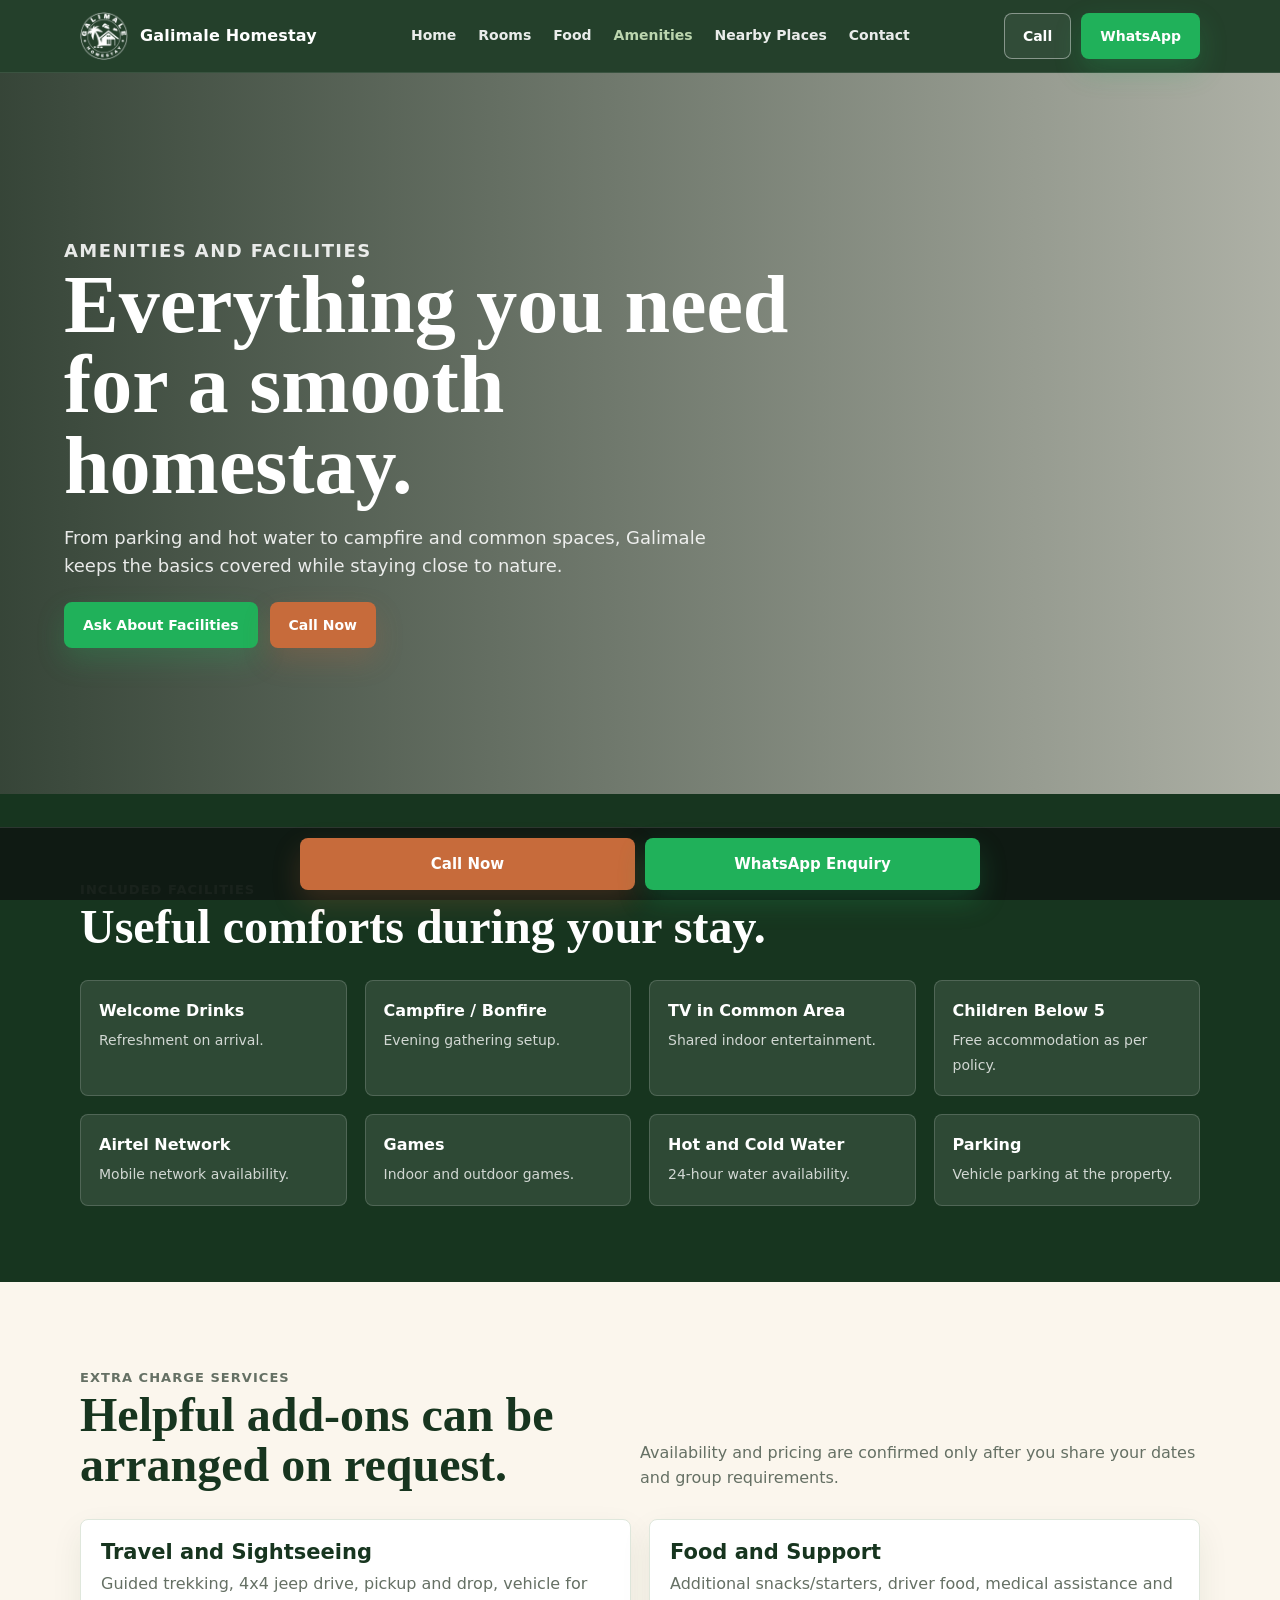
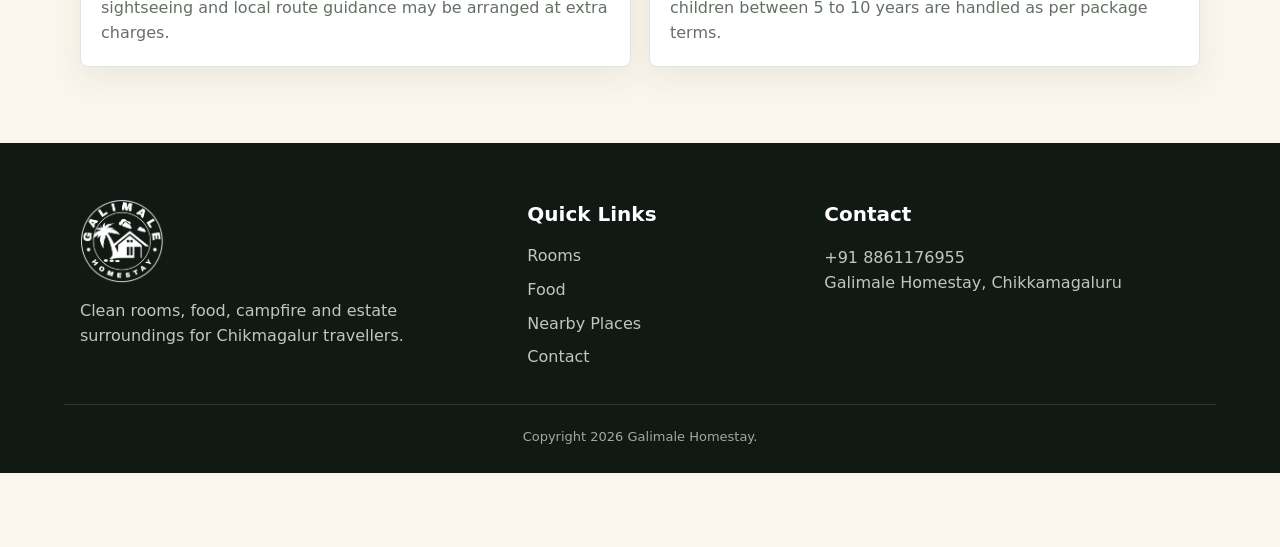
==== amenities.html @ 183c4070 "first commit" ====
<!doctype html>
<html lang="en">
<head><meta charset="utf-8"><meta name="viewport" content="width=device-width, initial-scale=1"><title>Amenities at Galimale Homestay Chikmagalur | Campfire, Parking and Hot Water</title><meta name="description" content="See included amenities at Galimale Homestay Chikmagalur: campfire, welcome drinks, hot water, parking, games, common TV and extra charge services."><link rel="stylesheet" href="css/styles.css?v=3"></head>
<body>
  <header class="topbar"><div class="container nav"><a class="brand" href="index.html"><img src="imgi_1_galimale-homestay-white-e1640950955658-104x104.png" alt="Galimale Homestay logo"><span>Galimale Homestay</span></a><button class="nav-toggle" type="button" aria-label="Open navigation menu" aria-expanded="false"><span class="sr-only">Menu</span></button><nav class="navlinks"><a href="index.html">Home</a><a href="rooms.html">Rooms</a><a href="food.html">Food</a><a class="active" href="amenities.html">Amenities</a><a href="places.html">Nearby Places</a><a href="contact.html">Contact</a></nav><div class="nav-actions"><a class="btn btn-outline desktop-only" href="tel:+918861176955">Call</a><a class="btn btn-primary" data-default-whatsapp href="#">WhatsApp</a></div></div></header>
  <main>
    <section class="page-hero" style="--page-image: url('imgi_4_WhatsApp-Image-2021-12-09-at-11.00.30-AM-1024x682.jpg')"><div class="container"><p class="eyebrow">Amenities and facilities</p><h1>Everything you need for a smooth homestay.</h1><p>From parking and hot water to campfire and common spaces, Galimale keeps the basics covered while staying close to nature.</p><div class="hero-ctas" style="margin-top:22px"><a class="btn btn-primary" data-default-whatsapp href="#">Ask About Facilities</a><a class="btn btn-call" href="tel:+918861176955">Call Now</a></div></div></section>
    <section class="band"><div class="container"><div class="section-head"><div><p class="eyebrow">Included facilities</p><h2>Useful comforts during your stay.</h2></div></div><div class="amenity-grid"><div class="amenity"><b>Welcome Drinks</b><span>Refreshment on arrival.</span></div><div class="amenity"><b>Campfire / Bonfire</b><span>Evening gathering setup.</span></div><div class="amenity"><b>TV in Common Area</b><span>Shared indoor entertainment.</span></div><div class="amenity"><b>Children Below 5</b><span>Free accommodation as per policy.</span></div><div class="amenity"><b>Airtel Network</b><span>Mobile network availability.</span></div><div class="amenity"><b>Games</b><span>Indoor and outdoor games.</span></div><div class="amenity"><b>Hot and Cold Water</b><span>24-hour water availability.</span></div><div class="amenity"><b>Parking</b><span>Vehicle parking at the property.</span></div></div></div></section>
    <section><div class="container"><div class="section-head"><div><p class="eyebrow">Extra charge services</p><h2>Helpful add-ons can be arranged on request.</h2></div><p>Availability and pricing are confirmed only after you share your dates and group requirements.</p></div><div class="included-extra"><div class="package-card"><h3>Travel and Sightseeing</h3><p>Guided trekking, 4x4 jeep drive, pickup and drop, vehicle for sightseeing and local route guidance may be arranged at extra charges.</p></div><div class="package-card"><h3>Food and Support</h3><p>Additional snacks/starters, driver food, medical assistance and children between 5 to 10 years are handled as per package terms.</p></div></div></div></section>
  </main>
  <footer class="footer"><div class="container footer-grid"><div><img src="imgi_6_galimale-homestay-white-e1640950955658.png" alt="Galimale Homestay logo"><p>Clean rooms, food, campfire and estate surroundings for Chikmagalur travellers.</p></div><div><h3>Quick Links</h3><ul><li><a href="rooms.html">Rooms</a></li><li><a href="food.html">Food</a></li><li><a href="places.html">Nearby Places</a></li><li><a href="contact.html">Contact</a></li></ul></div><div><h3>Contact</h3><p><a href="tel:+918861176955">+91 8861176955</a><br>Galimale Homestay, Chikkamagaluru</p></div></div><div class="container copyright">Copyright 2026 Galimale Homestay.</div></footer>
  <div class="sticky-contact"><div class="sticky-inner"><a class="btn btn-call" href="tel:+918861176955">Call Now</a><a class="btn btn-primary" data-default-whatsapp href="#">WhatsApp Enquiry</a></div></div><script src="js/main.js?v=3"></script>
</body></html>
---- css/styles.css ----
:root {
  --forest: #17351f;
  --leaf: #2f7a43;
  --moss: #6d8f4e;
  --earth: #8a5938;
  --clay: #c76b3b;
  --cream: #fbf6ed;
  --mist: #eef4ed;
  --ink: #1e261f;
  --muted: #657064;
  --line: #dfe7dc;
  --white: #fff;
  --shadow: 0 18px 45px rgba(23, 53, 31, .14);
}

* {
  box-sizing: border-box;
}

html {
  scroll-behavior: smooth;
}

body {
  margin: 0;
  font-family: Inter, ui-sans-serif, system-ui, -apple-system, BlinkMacSystemFont, "Segoe UI", sans-serif;
  color: var(--ink);
  background: var(--cream);
  line-height: 1.55;
  padding-bottom: 74px;
  overflow-x: hidden;
}

img {
  max-width: 100%;
  display: block;
}

a {
  color: inherit;
  text-decoration: none;
}

.container {
  width: 100%;
  max-width: 1152px;
  margin: 0 auto;
  padding: 0 16px;
}

.topbar {
  position: sticky;
  top: 0;
  z-index: 30;
  background: rgba(23, 53, 31, .94);
  color: var(--white);
  backdrop-filter: blur(12px);
  border-bottom: 1px solid rgba(255, 255, 255, .1);
}

.nav {
  position: relative;
  min-height: 72px;
  display: flex;
  align-items: center;
  justify-content: space-between;
  gap: 18px;
}

.brand {
  display: inline-flex;
  align-items: center;
  gap: 12px;
  font-weight: 800;
  letter-spacing: .01em;
}

.brand img {
  width: 48px;
  height: 48px;
}

.navlinks {
  display: flex;
  align-items: center;
  gap: 22px;
  font-size: 14px;
  font-weight: 700;
}

.navlinks a {
  opacity: .9;
}

.navlinks a:hover,
.navlinks a.active {
  color: #cce6bc;
}

.nav-actions {
  display: flex;
  gap: 10px;
}

.nav-toggle {
  display: none;
  width: 44px;
  height: 44px;
  flex: 0 0 44px;
  align-items: center;
  justify-content: center;
  flex-direction: column;
  gap: 5px;
  padding: 0;
  border: 1px solid rgba(255, 255, 255, .36);
  border-radius: 8px;
  background: rgba(255, 255, 255, .08);
  color: var(--white);
  cursor: pointer;
}

.nav-toggle::before,
.nav-toggle::after {
  content: "";
  display: block;
  width: 20px;
  height: 2px;
  border-radius: 999px;
  background: currentColor;
  transition: transform .18s ease, opacity .18s ease;
}

.nav-toggle::before {
  box-shadow: 0 7px 0 currentColor;
}

.nav-open .nav-toggle::before {
  box-shadow: none;
  transform: translateY(3.5px) rotate(45deg);
}

.nav-open .nav-toggle::after {
  transform: translateY(-3.5px) rotate(-45deg);
}

.sr-only {
  position: absolute;
  width: 1px;
  height: 1px;
  padding: 0;
  margin: -1px;
  overflow: hidden;
  clip: rect(0, 0, 0, 0);
  white-space: nowrap;
  border: 0;
}

.btn {
  display: inline-flex;
  align-items: center;
  justify-content: center;
  min-height: 46px;
  padding: 12px 18px;
  border-radius: 8px;
  border: 1px solid transparent;
  font-weight: 800;
  font-size: 14px;
  line-height: 1;
  cursor: pointer;
  transition: transform .18s ease, box-shadow .18s ease, background .18s ease;
}

.btn:hover {
  transform: translateY(-1px);
}

.btn-primary {
  background: #20b15a;
  color: var(--white);
  box-shadow: 0 12px 28px rgba(32, 177, 90, .24);
}

.btn-call {
  background: var(--clay);
  color: var(--white);
  box-shadow: 0 12px 28px rgba(199, 107, 59, .22);
}

.btn-outline {
  border-color: rgba(255, 255, 255, .42);
  color: var(--white);
  background: rgba(255, 255, 255, .06);
}

.btn-soft {
  border-color: var(--line);
  background: var(--white);
  color: var(--forest);
}

.hero {
  position: relative;
  min-height: 680px;
  display: grid;
  align-items: center;
  color: var(--white);
  overflow: hidden;
}

.hero::before {
  content: "";
  position: absolute;
  inset: 0;
  background: linear-gradient(90deg, rgba(11, 30, 16, .9), rgba(20, 53, 30, .58) 48%, rgba(20, 53, 30, .18)), url("../imgi_27_WhatsApp-Image-2021-12-09-at-1.47.49-PM-2.jpg") center/cover;
  transform: scale(1.02);
}

.hero-inner {
  position: relative;
  display: grid;
  grid-template-columns: minmax(0, 1.1fr) 390px;
  align-items: center;
  gap: 44px;
  padding: 54px 0 78px;
}

.eyebrow {
  display: inline-flex;
  align-items: center;
  gap: 8px;
  margin: 0 0 14px;
  color: #d7efc8;
  font-weight: 800;
  font-size: 13px;
  text-transform: uppercase;
  letter-spacing: .08em;
}

.hero h1,
.page-hero h1 {
  margin: 0;
  max-width: 780px;
  font-family: Georgia, "Times New Roman", serif;
  font-size: clamp(42px, 7vw, 82px);
  line-height: .98;
  letter-spacing: 0;
}

.hero-copy {
  max-width: 640px;
  margin: 22px 0 28px;
  color: rgba(255, 255, 255, .9);
  font-size: clamp(17px, 2vw, 20px);
}

.hero-ctas {
  display: flex;
  flex-wrap: wrap;
  gap: 12px;
}

.trust-row {
  display: grid;
  grid-template-columns: repeat(3, minmax(0, 1fr));
  gap: 12px;
  max-width: 720px;
  margin-top: 34px;
}

.trust-pill {
  background: rgba(255, 255, 255, .12);
  border: 1px solid rgba(255, 255, 255, .2);
  border-radius: 8px;
  padding: 14px;
}

.trust-pill strong {
  display: block;
  font-size: 21px;
}

.trust-pill span {
  color: rgba(255, 255, 255, .78);
  font-size: 13px;
}

.lead-form {
  background: rgba(255, 255, 255, .96);
  color: var(--ink);
  border-radius: 8px;
  padding: 24px;
  box-shadow: var(--shadow);
}

.lead-form h2 {
  margin: 0 0 6px;
  font-size: 24px;
  line-height: 1.15;
}

.lead-form p {
  margin: 0 0 18px;
  color: var(--muted);
  font-size: 14px;
}

.field {
  display: grid;
  gap: 7px;
  margin-bottom: 12px;
}

label {
  font-size: 13px;
  font-weight: 800;
  color: var(--forest);
}

input,
select,
textarea {
  width: 100%;
  min-height: 46px;
  border: 1px solid var(--line);
  border-radius: 8px;
  padding: 11px 12px;
  font: inherit;
  color: var(--ink);
  background: #fff;
}

textarea {
  min-height: 92px;
  resize: vertical;
}

.form-note {
  margin-top: 12px;
  color: var(--muted);
  font-size: 12px;
}

section {
  padding: 76px 0;
}

.section-head {
  display: flex;
  align-items: end;
  justify-content: space-between;
  gap: 26px;
  margin-bottom: 28px;
}

.section-head h2,
.page-section h2 {
  margin: 0;
  max-width: 720px;
  font-family: Georgia, "Times New Roman", serif;
  color: var(--forest);
  font-size: clamp(31px, 4vw, 48px);
  line-height: 1.05;
}

.section-head p,
.page-section > p {
  max-width: 560px;
  margin: 10px 0 0;
  color: var(--muted);
}

.quick-grid {
  display: grid;
  grid-template-columns: repeat(4, minmax(0, 1fr));
  gap: 14px;
}

.info-card,
.room-card,
.place-card,
.faq-item,
.review,
.package-card {
  background: var(--white);
  border: 1px solid var(--line);
  border-radius: 8px;
  box-shadow: 0 12px 32px rgba(23, 53, 31, .07);
}

.info-card {
  padding: 22px;
}

.info-card b {
  display: block;
  color: var(--forest);
  font-size: 18px;
  margin-bottom: 5px;
}

.info-card span,
.room-card p,
.place-card p,
.faq-item p,
.review p,
.package-card p {
  color: var(--muted);
}

.split {
  display: grid;
  grid-template-columns: minmax(0, .92fr) minmax(0, 1.08fr);
  gap: 36px;
  align-items: center;
}

.split-media {
  display: grid;
  grid-template-columns: 1fr 1fr;
  gap: 12px;
}

.split-media img,
.gallery img,
.room-card img,
.place-card img {
  width: 100%;
  height: 100%;
  object-fit: cover;
  border-radius: 8px;
}

.split-media img:first-child {
  grid-column: span 2;
  aspect-ratio: 16 / 9;
}

.split-media img:not(:first-child) {
  aspect-ratio: 1 / .8;
}

.copy h2 {
  margin: 0 0 16px;
  font-family: Georgia, "Times New Roman", serif;
  color: var(--forest);
  font-size: clamp(32px, 4vw, 50px);
  line-height: 1.06;
}

.copy p {
  color: var(--muted);
}

.check-list {
  display: grid;
  gap: 10px;
  padding: 0;
  margin: 22px 0;
  list-style: none;
}

.check-list li {
  position: relative;
  padding-left: 28px;
  font-weight: 700;
}

.check-list li::before {
  content: "";
  position: absolute;
  left: 0;
  top: 7px;
  width: 15px;
  height: 15px;
  border-radius: 50%;
  background: var(--leaf);
  box-shadow: inset 0 0 0 4px #d9eed5;
}

.band {
  background: var(--forest);
  color: var(--white);
}

.band .section-head h2,
.band .section-head p {
  color: var(--white);
}

.rooms-grid,
.places-grid,
.packages-grid,
.review-grid,
.amenity-grid {
  display: grid;
  grid-template-columns: repeat(3, minmax(0, 1fr));
  gap: 18px;
}

.room-card,
.place-card {
  overflow: hidden;
}

.room-card img,
.place-card img {
  height: 230px;
  border-radius: 8px 8px 0 0;
}

.room-card div,
.place-card div,
.package-card,
.faq-item,
.review {
  padding: 20px;
}

.room-card h3,
.place-card h3,
.package-card h3,
.faq-item h3 {
  margin: 0 0 8px;
  color: var(--forest);
  font-size: 21px;
  line-height: 1.15;
}

.room-card p,
.place-card p,
.package-card p,
.faq-item p,
.review p {
  margin: 0;
}

.mini-meta {
  display: flex;
  flex-wrap: wrap;
  gap: 8px;
  margin: 14px 0 0;
}

.mini-meta span {
  padding: 6px 10px;
  border-radius: 999px;
  background: var(--mist);
  color: var(--forest);
  font-size: 12px;
  font-weight: 800;
}

.gallery {
  display: grid;
  grid-template-columns: 1.2fr .8fr .8fr;
  grid-auto-rows: 220px;
  gap: 12px;
}

.gallery img:first-child {
  grid-row: span 2;
}

.cta-band {
  padding: 48px 0;
  background: linear-gradient(90deg, var(--earth), var(--clay));
  color: var(--white);
}

.cta-band .container {
  display: flex;
  align-items: center;
  justify-content: space-between;
  gap: 22px;
}

.cta-band h2 {
  margin: 0;
  font-family: Georgia, "Times New Roman", serif;
  font-size: clamp(29px, 4vw, 46px);
  line-height: 1.06;
}

.cta-band p {
  margin: 8px 0 0;
  color: rgba(255, 255, 255, .88);
}

.food-panel {
  background: var(--white);
}

.food-strip {
  display: grid;
  grid-template-columns: repeat(4, minmax(0, 1fr));
  gap: 12px;
  margin-top: 24px;
}

.food-strip img {
  width: 100%;
  aspect-ratio: 1.2 / 1;
  object-fit: cover;
  border-radius: 8px;
}

.home-detail-grid {
  display: grid;
  grid-template-columns: repeat(4, minmax(0, 1fr));
  gap: 14px;
  margin-top: 20px;
}

.home-detail-card {
  padding: 18px;
  border: 1px solid var(--line);
  border-radius: 8px;
  background: var(--cream);
}

.home-detail-card h3 {
  margin: 0 0 8px;
  color: var(--forest);
  font-size: 18px;
  line-height: 1.15;
}

.home-detail-card p {
  margin: 0;
  color: var(--muted);
  font-size: 14px;
}

.home-distance-head {
  margin-top: 48px;
}

.home-distance-grid {
  margin-top: 0;
}

.section-link {
  display: flex;
  justify-content: center;
  margin-top: 22px;
}

.amenity-grid {
  grid-template-columns: repeat(4, minmax(0, 1fr));
}

.amenity {
  padding: 18px;
  border-radius: 8px;
  background: rgba(255, 255, 255, .1);
  border: 1px solid rgba(255, 255, 255, .16);
}

.amenity b {
  display: block;
  margin-bottom: 4px;
}

.amenity span {
  color: rgba(255, 255, 255, .78);
  font-size: 14px;
}

.included-extra {
  display: grid;
  grid-template-columns: repeat(2, minmax(0, 1fr));
  gap: 18px;
}

.menu-grid {
  display: grid;
  grid-template-columns: repeat(2, minmax(0, 1fr));
  gap: 18px;
}

.menu-card {
  background: var(--cream);
  border: 1px solid var(--line);
  border-radius: 8px;
  padding: 22px;
  box-shadow: 0 12px 32px rgba(23, 53, 31, .07);
}

.menu-card-dark {
  background: #17281b;
  color: var(--white);
  border-color: rgba(255, 255, 255, .12);
}

.menu-card-head {
  display: flex;
  align-items: center;
  justify-content: space-between;
  gap: 12px;
  padding-bottom: 14px;
  margin-bottom: 16px;
  border-bottom: 1px solid var(--line);
}

.menu-card-dark .menu-card-head {
  border-bottom-color: rgba(255, 255, 255, .16);
}

.menu-card-head span {
  color: var(--leaf);
  font-weight: 900;
  font-size: 13px;
  text-transform: uppercase;
  letter-spacing: .08em;
}

.menu-card-dark .menu-card-head span {
  color: #bde5a8;
}

.menu-card-head b {
  color: var(--forest);
  font-size: 22px;
}

.menu-card-dark .menu-card-head b {
  color: var(--white);
}

.meal-block {
  margin-top: 18px;
}

.meal-block h3 {
  margin: 0 0 8px;
  color: var(--forest);
  font-size: 18px;
}

.menu-card-dark .meal-block h3 {
  color: var(--white);
}

.meal-block ul {
  display: grid;
  gap: 6px;
  padding-left: 20px;
  margin: 0;
  color: var(--muted);
}

.menu-card-dark .meal-block ul {
  color: rgba(255, 255, 255, .78);
}

.menu-note {
  margin-top: 20px;
  padding: 18px 20px;
  border-radius: 8px;
  background: var(--mist);
  color: var(--forest);
  font-weight: 700;
}

.distance-grid {
  display: grid;
  grid-template-columns: repeat(4, minmax(0, 1fr));
  gap: 14px;
}

.distance-card {
  display: flex;
  min-height: 92px;
  flex-direction: column;
  justify-content: space-between;
  gap: 10px;
  padding: 18px;
  border: 1px solid var(--line);
  border-radius: 8px;
  background: var(--white);
  box-shadow: 0 12px 32px rgba(23, 53, 31, .07);
}

.distance-card b {
  color: var(--forest);
  line-height: 1.2;
}

.distance-card span {
  width: fit-content;
  max-width: 100%;
  padding: 6px 10px;
  border-radius: 999px;
  background: var(--mist);
  color: var(--forest);
  font-size: 13px;
  font-weight: 900;
}

.package-card strong {
  color: var(--forest);
}

.map-wrap iframe {
  width: 100%;
  height: 360px;
  border: 0;
  display: block;
  filter: saturate(.9);
}

.footer {
  background: #101913;
  color: var(--white);
  padding: 56px 0 26px;
}

.footer-grid {
  display: grid;
  grid-template-columns: 1.1fr .7fr 1fr;
  gap: 34px;
}

.footer img {
  width: 84px;
  margin-bottom: 16px;
}

.footer p,
.footer a,
.footer li {
  color: rgba(255, 255, 255, .75);
}

.footer ul {
  list-style: none;
  padding: 0;
  margin: 0;
  display: grid;
  gap: 9px;
}

.footer h3 {
  margin: 0 0 14px;
  font-size: 20px;
}

.copyright {
  margin-top: 34px;
  padding-top: 22px;
  border-top: 1px solid rgba(255, 255, 255, .12);
  color: rgba(255, 255, 255, .62);
  font-size: 13px;
  text-align: center;
}

.sticky-contact {
  position: fixed;
  z-index: 40;
  left: 0;
  right: 0;
  bottom: 0;
  background: rgba(16, 25, 19, .96);
  border-top: 1px solid rgba(255, 255, 255, .12);
  padding: 10px 12px;
}

.sticky-contact .sticky-inner {
  width: min(680px, 100%);
  margin: 0 auto;
  display: grid;
  grid-template-columns: 1fr 1fr;
  gap: 10px;
}

.sticky-contact .btn {
  min-height: 52px;
  font-size: 15px;
}

.page-hero {
  position: relative;
  min-height: 380px;
  display: grid;
  align-items: center;
  color: var(--white);
  overflow: hidden;
}

.page-hero::before {
  content: "";
  position: absolute;
  inset: 0;
  background: linear-gradient(90deg, rgba(11, 30, 16, .82), rgba(11, 30, 16, .32)), var(--page-image, url("../imgi_30_WhatsApp-Image-2021-12-07-at-12.54.40-PM-e1721096001236.jpg")) center/cover;
}

.page-hero .container {
  position: relative;
  padding: 70px 0;
}

.page-hero p {
  max-width: 680px;
  margin: 18px 0 0;
  color: rgba(255, 255, 255, .88);
  font-size: 18px;
}

.page-section {
  background: var(--cream);
}

.faq-grid {
  display: grid;
  grid-template-columns: repeat(2, minmax(0, 1fr));
  gap: 16px;
}

.contact-layout {
  display: grid;
  grid-template-columns: .85fr 1.15fr;
  gap: 28px;
  align-items: start;
}

.contact-box {
  background: var(--forest);
  color: var(--white);
  border-radius: 8px;
  padding: 24px;
}

.contact-box h2 {
  margin: 0 0 14px;
}

.contact-box p {
  color: rgba(255, 255, 255, .82);
}

.contact-box a {
  color: var(--white);
  font-weight: 800;
}

.desktop-only {
  display: inline-flex;
}

@media (max-width: 920px) {
  body {
    padding-bottom: 82px;
  }

  .nav {
    min-height: 64px;
    gap: 12px;
  }

  .brand {
    min-width: 0;
    flex: 1 1 auto;
  }

  .brand span {
    min-width: 0;
    overflow: hidden;
    text-overflow: ellipsis;
    white-space: nowrap;
  }

  .navlinks {
    display: none;
  }

  .nav-toggle {
    display: flex;
    margin-left: 0;
    order: 3;
  }

  .nav-actions {
    order: 2;
    flex: 0 0 auto;
  }

  .nav.nav-open .navlinks,
  .nav:focus-within .navlinks {
    position: absolute;
    top: calc(100% + 1px);
    left: 16px;
    right: 16px;
    display: grid;
    gap: 4px;
    padding: 10px;
    border: 1px solid rgba(255, 255, 255, .12);
    border-radius: 8px;
    background: rgba(23, 53, 31, .98);
    box-shadow: 0 18px 45px rgba(0, 0, 0, .22);
  }

  .nav.nav-open .navlinks a,
  .nav:focus-within .navlinks a {
    padding: 12px 10px;
    border-radius: 8px;
  }

  .nav.nav-open .navlinks a:hover,
  .nav.nav-open .navlinks a.active,
  .nav:focus-within .navlinks a:hover,
  .nav:focus-within .navlinks a.active {
    background: rgba(255, 255, 255, .08);
  }

  .desktop-only {
    display: none;
  }

  .hero {
    min-height: auto;
  }

  .hero::before {
    background: linear-gradient(180deg, rgba(11, 30, 16, .78), rgba(11, 30, 16, .74)), url("../imgi_27_WhatsApp-Image-2021-12-09-at-1.47.49-PM-2.jpg") center/cover;
  }

  .hero-inner {
    grid-template-columns: 1fr;
    gap: 28px;
    padding: 34px 0 50px;
  }

  .lead-form {
    padding: 18px;
  }

  .trust-row,
  .quick-grid,
  .rooms-grid,
  .places-grid,
  .packages-grid,
  .menu-grid,
  .home-detail-grid,
  .review-grid,
  .amenity-grid,
  .distance-grid,
  .footer-grid,
  .contact-layout,
  .faq-grid,
  .included-extra {
    grid-template-columns: 1fr;
  }

  .split {
    grid-template-columns: 1fr;
  }

  .section-head,
  .cta-band .container {
    display: block;
  }

  .cta-band .hero-ctas {
    margin-top: 18px;
  }

  .gallery {
    grid-template-columns: 1fr 1fr;
    grid-auto-rows: 150px;
  }

  .gallery img:first-child {
    grid-column: span 2;
    grid-row: span 1;
  }

  .food-strip {
    grid-template-columns: 1fr 1fr;
  }
}

@media (max-width: 560px) {
  .container {
    padding: 0 12px;
  }

  .brand span {
    font-size: 15px;
  }

  .brand img {
    width: 42px;
    height: 42px;
  }

  .nav-actions .btn {
    padding: 10px 12px;
    min-height: 42px;
  }

  .topbar .nav-actions {
    display: none;
  }

  .hero h1,
  .page-hero h1 {
    font-size: 42px;
  }

  .hero-copy,
  .page-hero p {
    font-size: 16px;
  }

  .hero-ctas .btn {
    width: 100%;
  }

  section {
    padding: 54px 0;
  }

  .room-card img,
  .place-card img {
    height: 205px;
  }

  .map-wrap iframe {
    height: 300px;
  }

  .sticky-contact {
    padding: 8px;
  }

  .sticky-contact .sticky-inner {
    gap: 8px;
  }

  .sticky-contact .btn {
    min-height: 50px;
    padding: 10px 8px;
    font-size: 13px;
  }
}
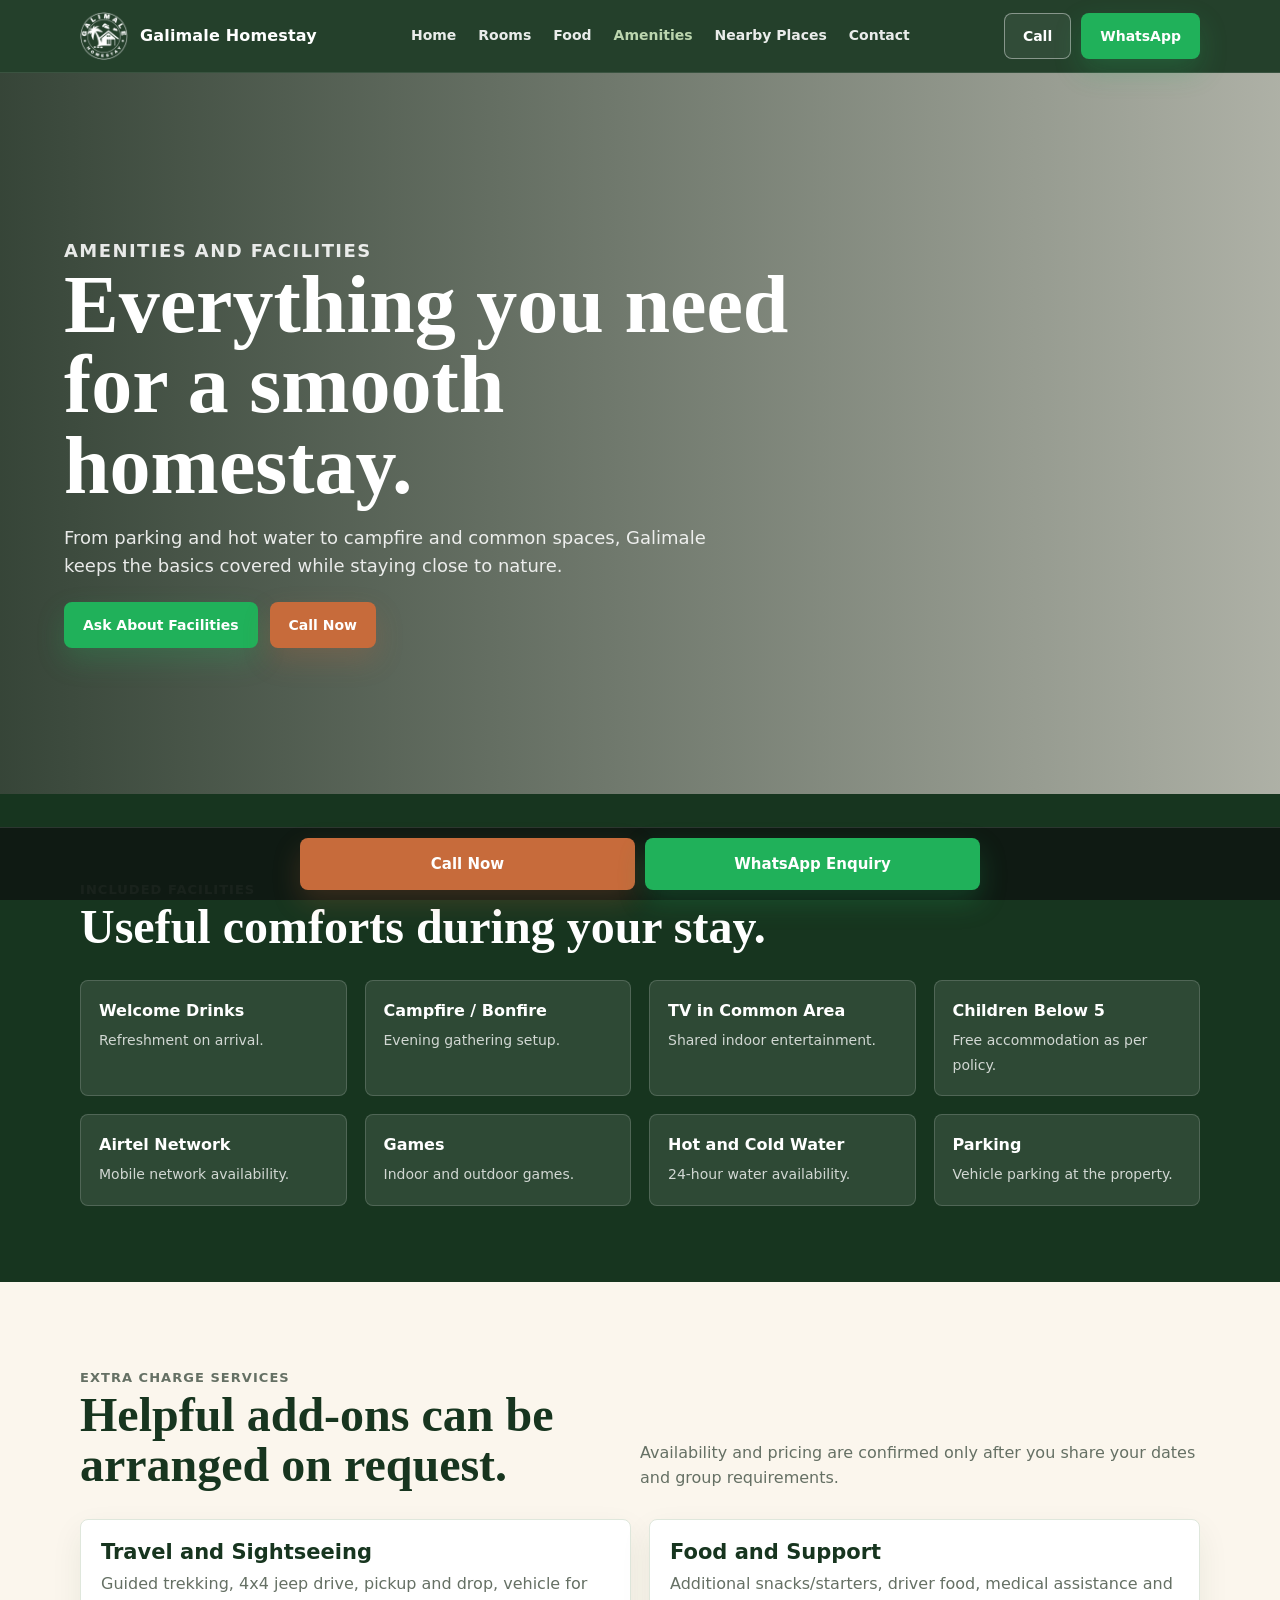
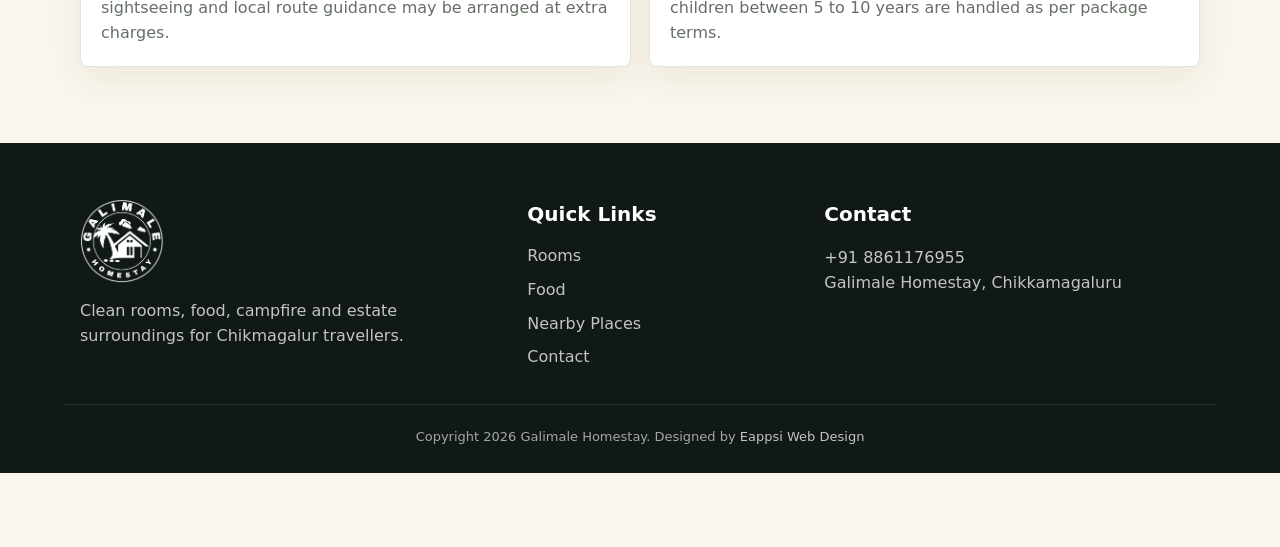
==== commit e62f7acf: "copy" ====
--- a/amenities.html
+++ b/amenities.html
@@ -8,6 +8,6 @@
     <section class="band"><div class="container"><div class="section-head"><div><p class="eyebrow">Included facilities</p><h2>Useful comforts during your stay.</h2></div></div><div class="amenity-grid"><div class="amenity"><b>Welcome Drinks</b><span>Refreshment on arrival.</span></div><div class="amenity"><b>Campfire / Bonfire</b><span>Evening gathering setup.</span></div><div class="amenity"><b>TV in Common Area</b><span>Shared indoor entertainment.</span></div><div class="amenity"><b>Children Below 5</b><span>Free accommodation as per policy.</span></div><div class="amenity"><b>Airtel Network</b><span>Mobile network availability.</span></div><div class="amenity"><b>Games</b><span>Indoor and outdoor games.</span></div><div class="amenity"><b>Hot and Cold Water</b><span>24-hour water availability.</span></div><div class="amenity"><b>Parking</b><span>Vehicle parking at the property.</span></div></div></div></section>
     <section><div class="container"><div class="section-head"><div><p class="eyebrow">Extra charge services</p><h2>Helpful add-ons can be arranged on request.</h2></div><p>Availability and pricing are confirmed only after you share your dates and group requirements.</p></div><div class="included-extra"><div class="package-card"><h3>Travel and Sightseeing</h3><p>Guided trekking, 4x4 jeep drive, pickup and drop, vehicle for sightseeing and local route guidance may be arranged at extra charges.</p></div><div class="package-card"><h3>Food and Support</h3><p>Additional snacks/starters, driver food, medical assistance and children between 5 to 10 years are handled as per package terms.</p></div></div></div></section>
   </main>
-  <footer class="footer"><div class="container footer-grid"><div><img src="imgi_6_galimale-homestay-white-e1640950955658.png" alt="Galimale Homestay logo"><p>Clean rooms, food, campfire and estate surroundings for Chikmagalur travellers.</p></div><div><h3>Quick Links</h3><ul><li><a href="rooms.html">Rooms</a></li><li><a href="food.html">Food</a></li><li><a href="places.html">Nearby Places</a></li><li><a href="contact.html">Contact</a></li></ul></div><div><h3>Contact</h3><p><a href="tel:+918861176955">+91 8861176955</a><br>Galimale Homestay, Chikkamagaluru</p></div></div><div class="container copyright">Copyright 2026 Galimale Homestay.</div></footer>
+  <footer class="footer"><div class="container footer-grid"><div><img src="imgi_6_galimale-homestay-white-e1640950955658.png" alt="Galimale Homestay logo"><p>Clean rooms, food, campfire and estate surroundings for Chikmagalur travellers.</p></div><div><h3>Quick Links</h3><ul><li><a href="rooms.html">Rooms</a></li><li><a href="food.html">Food</a></li><li><a href="places.html">Nearby Places</a></li><li><a href="contact.html">Contact</a></li></ul></div><div><h3>Contact</h3><p><a href="tel:+918861176955">+91 8861176955</a><br>Galimale Homestay, Chikkamagaluru</p></div></div><div class="container copyright">Copyright 2026 Galimale Homestay. Designed by <a href="https://eappsi.com" target="_blank">Eappsi Web Design</a></div></footer>
   <div class="sticky-contact"><div class="sticky-inner"><a class="btn btn-call" href="tel:+918861176955">Call Now</a><a class="btn btn-primary" data-default-whatsapp href="#">WhatsApp Enquiry</a></div></div><script src="js/main.js?v=3"></script>
 </body></html>
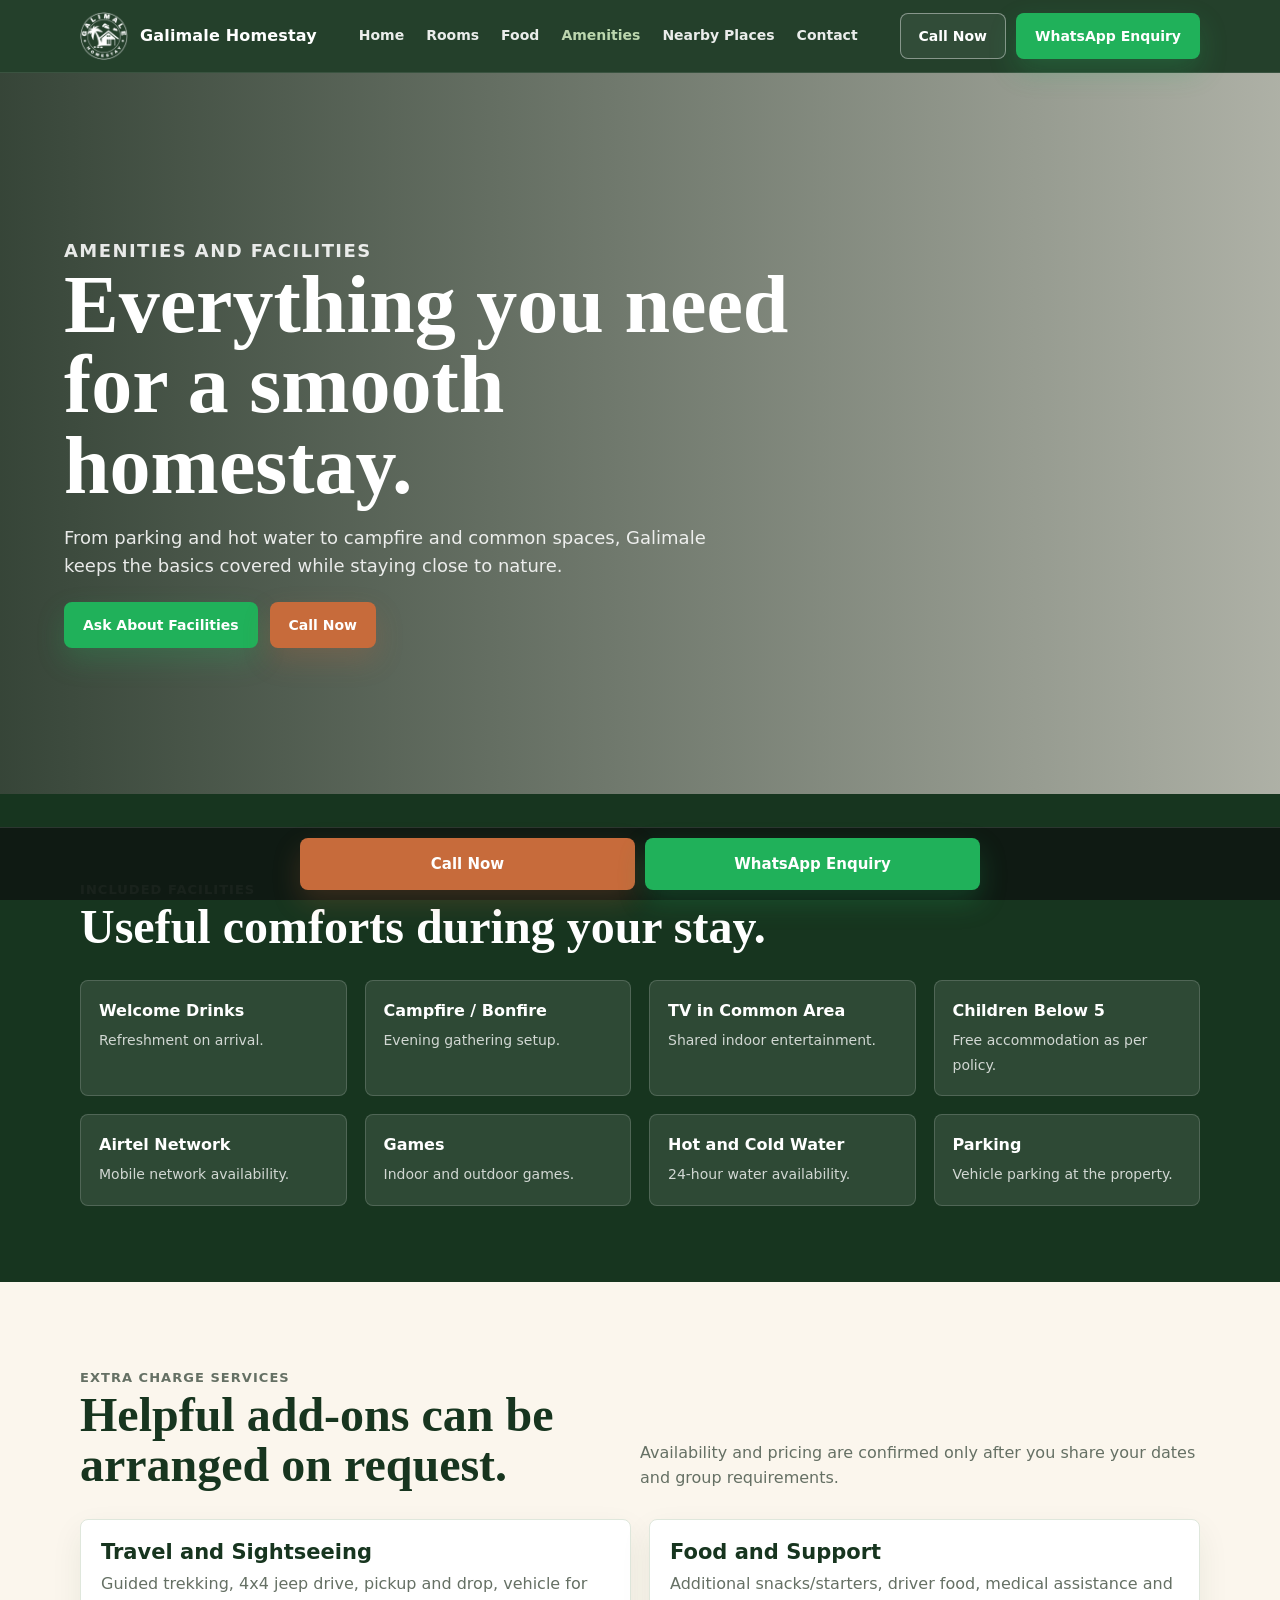
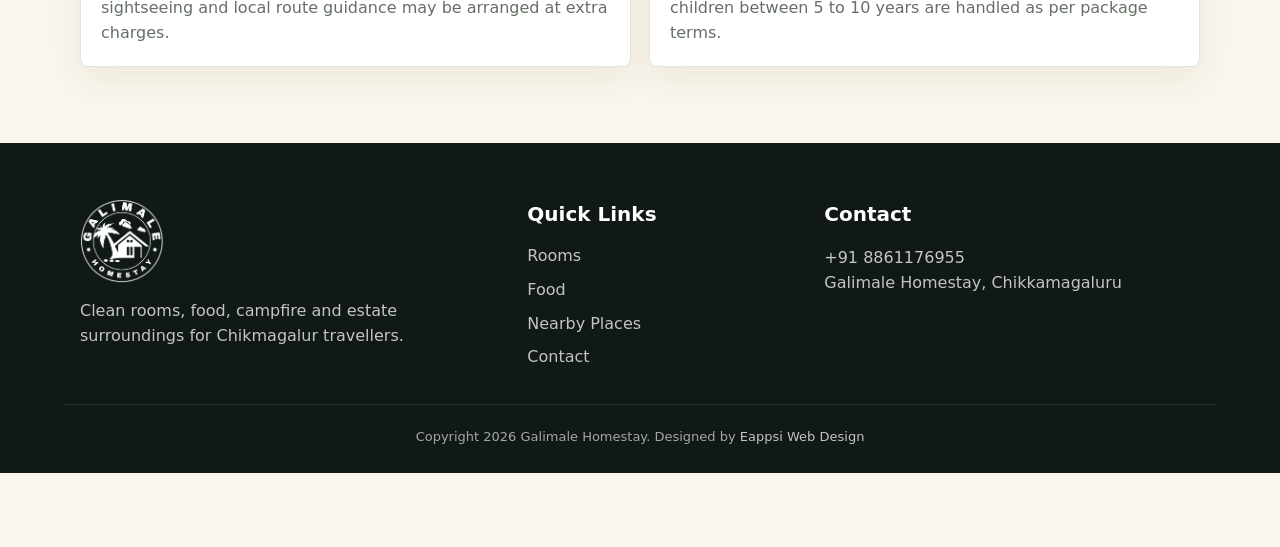
==== commit 12cbfac1: "Change 'Call' to 'Call Now' and 'WhatsApp' to 'WhatsApp Enquiry' Updated call-to-action buttons in t" ====
--- a/amenities.html
+++ b/amenities.html
@@ -1,8 +1,16 @@
 <!doctype html>
 <html lang="en">
-<head><meta charset="utf-8"><meta name="viewport" content="width=device-width, initial-scale=1"><title>Amenities at Galimale Homestay Chikmagalur | Campfire, Parking and Hot Water</title><meta name="description" content="See included amenities at Galimale Homestay Chikmagalur: campfire, welcome drinks, hot water, parking, games, common TV and extra charge services."><link rel="stylesheet" href="css/styles.css?v=3"></head>
+<head><meta charset="utf-8"><meta name="viewport" content="width=device-width, initial-scale=1"><title>Amenities at Galimale Homestay Chikmagalur | Campfire, Parking and Hot Water</title><meta name="description" content="See included amenities at Galimale Homestay Chikmagalur: campfire, welcome drinks, hot water, parking, games, common TV and extra charge services."><link rel="stylesheet" href="css/styles.css?v=3">
+<script async src="https://www.googletagmanager.com/gtm.js?id=G-B90FL1ZTPZ"></script>
+<script>
+  window.dataLayer = window.dataLayer || [];
+  function gtag(){dataLayer.push(arguments);}
+  gtag('js', new Date());
+</script>
+
+</head>
 <body>
-  <header class="topbar"><div class="container nav"><a class="brand" href="index.html"><img src="imgi_1_galimale-homestay-white-e1640950955658-104x104.png" alt="Galimale Homestay logo"><span>Galimale Homestay</span></a><button class="nav-toggle" type="button" aria-label="Open navigation menu" aria-expanded="false"><span class="sr-only">Menu</span></button><nav class="navlinks"><a href="index.html">Home</a><a href="rooms.html">Rooms</a><a href="food.html">Food</a><a class="active" href="amenities.html">Amenities</a><a href="places.html">Nearby Places</a><a href="contact.html">Contact</a></nav><div class="nav-actions"><a class="btn btn-outline desktop-only" href="tel:+918861176955">Call</a><a class="btn btn-primary" data-default-whatsapp href="#">WhatsApp</a></div></div></header>
+  <header class="topbar"><div class="container nav"><a class="brand" href="index.html"><img src="imgi_1_galimale-homestay-white-e1640950955658-104x104.png" alt="Galimale Homestay logo"><span>Galimale Homestay</span></a><button class="nav-toggle" type="button" aria-label="Open navigation menu" aria-expanded="false"><span class="sr-only">Menu</span></button><nav class="navlinks"><a href="index.html">Home</a><a href="rooms.html">Rooms</a><a href="food.html">Food</a><a class="active" href="amenities.html">Amenities</a><a href="places.html">Nearby Places</a><a href="contact.html">Contact</a></nav><div class="nav-actions"><a class="btn btn-outline desktop-only" href="tel:+918861176955">Call Now</a><a class="btn btn-primary" data-default-whatsapp href="#">WhatsApp Enquiry</a></div></div></header>
   <main>
     <section class="page-hero" style="--page-image: url('imgi_4_WhatsApp-Image-2021-12-09-at-11.00.30-AM-1024x682.jpg')"><div class="container"><p class="eyebrow">Amenities and facilities</p><h1>Everything you need for a smooth homestay.</h1><p>From parking and hot water to campfire and common spaces, Galimale keeps the basics covered while staying close to nature.</p><div class="hero-ctas" style="margin-top:22px"><a class="btn btn-primary" data-default-whatsapp href="#">Ask About Facilities</a><a class="btn btn-call" href="tel:+918861176955">Call Now</a></div></div></section>
     <section class="band"><div class="container"><div class="section-head"><div><p class="eyebrow">Included facilities</p><h2>Useful comforts during your stay.</h2></div></div><div class="amenity-grid"><div class="amenity"><b>Welcome Drinks</b><span>Refreshment on arrival.</span></div><div class="amenity"><b>Campfire / Bonfire</b><span>Evening gathering setup.</span></div><div class="amenity"><b>TV in Common Area</b><span>Shared indoor entertainment.</span></div><div class="amenity"><b>Children Below 5</b><span>Free accommodation as per policy.</span></div><div class="amenity"><b>Airtel Network</b><span>Mobile network availability.</span></div><div class="amenity"><b>Games</b><span>Indoor and outdoor games.</span></div><div class="amenity"><b>Hot and Cold Water</b><span>24-hour water availability.</span></div><div class="amenity"><b>Parking</b><span>Vehicle parking at the property.</span></div></div></div></section>
--- a/css/styles.css
+++ b/css/styles.css
@@ -643,6 +643,125 @@
   display: flex;
   justify-content: center;
   margin-top: 22px;
+}
+
+.estate-viewpoint {
+  background: var(--mist);
+}
+
+.estate-viewpoint .section-head p {
+  max-width: 620px;
+}
+
+.viewpoint-feature {
+  display: grid;
+  grid-template-columns: minmax(0, 1.18fr) minmax(320px, .82fr);
+  gap: 22px;
+  align-items: stretch;
+  margin-bottom: 24px;
+}
+
+.viewpoint-video,
+.viewpoint-copy {
+  overflow: hidden;
+  border: 1px solid var(--line);
+  border-radius: 8px;
+  background: var(--white);
+  box-shadow: 0 12px 32px rgba(23, 53, 31, .07);
+}
+
+.viewpoint-video video {
+  width: 100%;
+  height: 100%;
+  min-height: 390px;
+  display: block;
+  object-fit: cover;
+  background: #102015;
+}
+
+.viewpoint-copy {
+  display: flex;
+  flex-direction: column;
+  justify-content: center;
+  padding: 28px;
+}
+
+.viewpoint-copy h3 {
+  margin: 0 0 12px;
+  font-family: Georgia, "Times New Roman", serif;
+  color: var(--forest);
+  font-size: clamp(27px, 3vw, 38px);
+  line-height: 1.08;
+}
+
+.viewpoint-copy p {
+  margin: 0;
+  color: var(--muted);
+}
+
+.viewpoint-points {
+  display: grid;
+  grid-template-columns: 1fr 1fr;
+  gap: 10px;
+  margin-top: 22px;
+}
+
+.viewpoint-points span {
+  min-height: 58px;
+  display: flex;
+  align-items: center;
+  padding: 11px 12px;
+  border-radius: 8px;
+  background: var(--cream);
+  color: var(--forest);
+  font-size: 13px;
+  font-weight: 850;
+  line-height: 1.25;
+}
+
+.estate-gallery {
+  display: grid;
+  grid-template-columns: repeat(4, minmax(0, 1fr));
+  grid-auto-rows: 214px;
+  gap: 12px;
+}
+
+.estate-gallery figure {
+  position: relative;
+  min-width: 0;
+  margin: 0;
+  overflow: hidden;
+  border-radius: 8px;
+  background: #102015;
+  box-shadow: 0 12px 32px rgba(23, 53, 31, .08);
+}
+
+.estate-gallery figure.wide {
+  grid-column: span 2;
+  grid-row: span 2;
+}
+
+.estate-gallery img {
+  width: 100%;
+  height: 100%;
+  object-fit: cover;
+}
+
+.estate-gallery figcaption {
+  position: absolute;
+  left: 10px;
+  right: 10px;
+  bottom: 10px;
+  width: fit-content;
+  max-width: calc(100% - 20px);
+  padding: 7px 10px;
+  border-radius: 8px;
+  background: rgba(16, 25, 19, .76);
+  color: var(--white);
+  font-size: 12px;
+  font-weight: 850;
+  line-height: 1.2;
+  backdrop-filter: blur(8px);
 }
 
 .amenity-grid {
@@ -1051,6 +1170,19 @@
     grid-template-columns: 1fr;
   }
 
+  .viewpoint-feature {
+    grid-template-columns: 1fr;
+  }
+
+  .viewpoint-video video {
+    min-height: 320px;
+  }
+
+  .estate-gallery {
+    grid-template-columns: 1fr 1fr;
+    grid-auto-rows: 170px;
+  }
+
   .split {
     grid-template-columns: 1fr;
   }
@@ -1123,6 +1255,30 @@
   .room-card img,
   .place-card img {
     height: 205px;
+  }
+
+  .viewpoint-copy {
+    padding: 20px;
+  }
+
+  .viewpoint-points {
+    grid-template-columns: 1fr;
+  }
+
+  .viewpoint-video video {
+    min-height: 240px;
+  }
+
+  .estate-gallery {
+    grid-template-columns: 1fr;
+    grid-auto-rows: auto;
+  }
+
+  .estate-gallery figure,
+  .estate-gallery figure.wide {
+    grid-column: auto;
+    grid-row: auto;
+    aspect-ratio: 16 / 10;
   }
 
   .map-wrap iframe {
